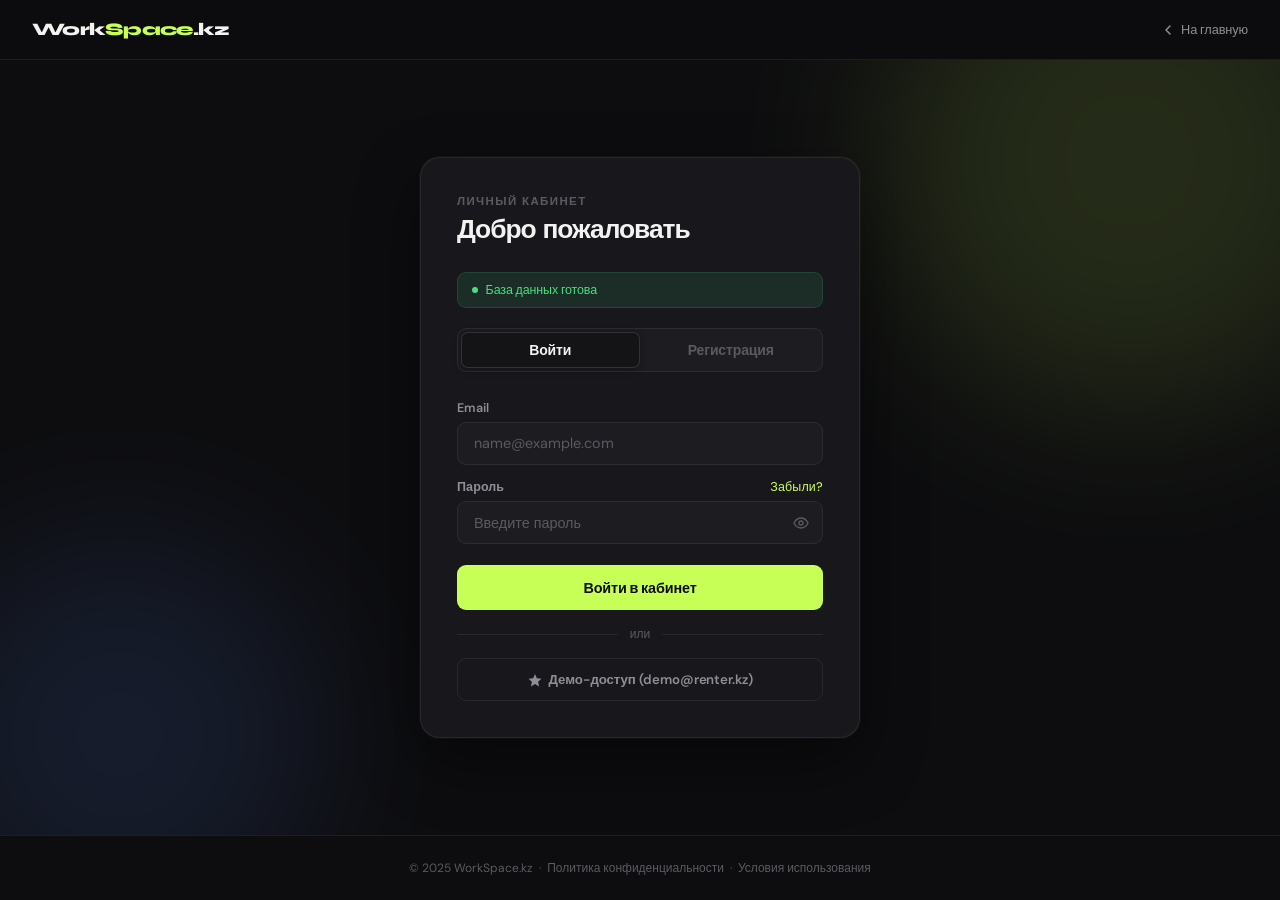
==== login.html @ 1d8a9a51 "feat: Enhance PWA capabilities and improve user experience - Added data attributes to body tags in i" ====
<!DOCTYPE html>
<html lang="ru">
<head>
  <meta charset="UTF-8">
  <meta name="viewport" content="width=device-width, initial-scale=1.0">
  <title>Вход — WorkSpace.kz</title>
  <link rel="preconnect" href="https://fonts.googleapis.com">
  <link rel="preconnect" href="https://fonts.gstatic.com" crossorigin>
  <link href="https://fonts.googleapis.com/css2?family=Syne:wght@400;600;700;800&family=DM+Sans:wght@300;400;500;600&display=swap" rel="stylesheet">
  <link rel="stylesheet" href="styles.css">
  <style>
    /* ── Reset & Base ─────────────────────────────────────── */
    *, *::before, *::after { box-sizing: border-box; margin: 0; padding: 0; }

    :root {
      --bg:        #0D0D0F;
      --bg2:       #141417;
      --bg3:       #1C1C21;
      --card:      #18181C;
      --bd:        rgba(255,255,255,0.07);
      --bd2:       rgba(255,255,255,0.13);
      --accent:    #C8FF57;
      --accent2:   #A8E040;
      --tx:        #F2F2F0;
      --tx2:       #8E8E96;
      --tx3:       #5A5A62;
      --err:       #FF5C5C;
      --err-bg:    rgba(255,92,92,0.10);
      --ok:        #4ADE80;
      --ok-bg:     rgba(74,222,128,0.10);
      --warn:      #FACC15;
      --warn-bg:   rgba(250,204,21,0.10);
      --r:         14px;
      --r-sm:      9px;
      --r-lg:      20px;
    }

    html { scroll-behavior: smooth; }

    body {
      font-family: 'DM Sans', sans-serif;
      background: var(--bg);
      color: var(--tx);
      min-height: 100dvh;
      display: grid;
      grid-template-rows: auto 1fr auto;
    }

    /* ── Header ───────────────────────────────────────────── */
    header {
      display: flex;
      align-items: center;
      justify-content: space-between;
      padding: 0 2rem;
      height: 60px;
      border-bottom: 1px solid var(--bd);
      background: rgba(13,13,15,0.85);
      backdrop-filter: blur(12px);
      -webkit-backdrop-filter: blur(12px);
      position: sticky;
      top: 0;
      z-index: 100;
    }

    .logo {
      font-family: 'Syne', sans-serif;
      font-size: 1.1rem;
      font-weight: 800;
      color: var(--tx);
      text-decoration: none;
      letter-spacing: -0.04em;
    }
    .logo span { color: var(--accent); }

    .header-back {
      font-size: 0.8rem;
      color: var(--tx2);
      text-decoration: none;
      display: flex;
      align-items: center;
      gap: 6px;
      transition: color 0.15s;
      letter-spacing: -0.01em;
    }
    .header-back:hover { color: var(--tx); }

    /* ── Main Layout ──────────────────────────────────────── */
    main {
      display: flex;
      align-items: center;
      justify-content: center;
      padding: 3rem 1.5rem;
      position: relative;
      overflow: hidden;
    }

    /* background glow blobs */
    main::before, main::after {
      content: '';
      position: absolute;
      border-radius: 50%;
      pointer-events: none;
      filter: blur(80px);
      opacity: 0.12;
    }
    main::before {
      width: 500px; height: 500px;
      background: var(--accent);
      top: -150px; right: -100px;
    }
    main::after {
      width: 400px; height: 400px;
      background: #5C8AFF;
      bottom: -100px; left: -80px;
    }

    /* ── Card ─────────────────────────────────────────────── */
    .auth-card {
      position: relative;
      z-index: 1;
      width: 100%;
      max-width: 440px;
      background: var(--card);
      border: 1px solid var(--bd);
      border-radius: var(--r-lg);
      padding: 2.25rem;
      box-shadow: 0 24px 64px rgba(0,0,0,0.45), 0 0 0 1px rgba(255,255,255,0.04);
      animation: fadeUp 0.35s ease both;
    }

    @keyframes fadeUp {
      from { opacity: 0; transform: translateY(16px); }
      to   { opacity: 1; transform: translateY(0); }
    }

    /* ── Heading ──────────────────────────────────────────── */
    .card-eyebrow {
      font-size: 0.72rem;
      font-weight: 600;
      letter-spacing: 0.12em;
      text-transform: uppercase;
      color: var(--tx3);
      margin-bottom: 0.4rem;
    }
    .card-title {
      font-family: 'Syne', sans-serif;
      font-size: 1.65rem;
      font-weight: 800;
      letter-spacing: -0.04em;
      color: var(--tx);
      margin-bottom: 1.75rem;
      line-height: 1.1;
    }

    /* ── Tabs ─────────────────────────────────────────────── */
    .tabs {
      display: flex;
      gap: 3px;
      background: var(--bg3);
      border-radius: var(--r-sm);
      padding: 3px;
      margin-bottom: 1.75rem;
      border: 1px solid var(--bd);
    }
    .tab-btn {
      flex: 1;
      padding: 0.5rem;
      border: none;
      border-radius: 7px;
      font-family: 'DM Sans', sans-serif;
      font-size: 0.875rem;
      font-weight: 600;
      cursor: pointer;
      background: transparent;
      color: var(--tx3);
      transition: all 0.18s ease;
      letter-spacing: -0.01em;
    }
    .tab-btn:hover { color: var(--tx2); }
    .tab-btn.active {
      background: var(--bg2);
      color: var(--tx);
      border: 1px solid var(--bd2);
      box-shadow: 0 2px 8px rgba(0,0,0,0.3);
    }

    /* ── Status Badge ─────────────────────────────────────── */
    .status-badge {
      display: flex;
      align-items: center;
      gap: 8px;
      padding: 0.55rem 0.85rem;
      border-radius: var(--r-sm);
      font-size: 0.78rem;
      font-weight: 500;
      margin-bottom: 1.25rem;
      transition: all 0.2s;
      letter-spacing: -0.01em;
    }
    .status-badge.ready  { background: var(--ok-bg);   color: var(--ok);   border: 1px solid rgba(74,222,128,0.15); }
    .status-badge.loading{ background: var(--warn-bg);  color: var(--warn);  border: 1px solid rgba(250,204,21,0.15); }
    .status-badge.error  { background: var(--err-bg);   color: var(--err);   border: 1px solid rgba(255,92,92,0.15); }

    .status-dot {
      width: 6px; height: 6px;
      border-radius: 50%;
      flex-shrink: 0;
    }
    .status-badge.ready   .status-dot { background: var(--ok); }
    .status-badge.loading .status-dot { background: var(--warn); animation: pulseDot 1s infinite; }
    .status-badge.error   .status-dot { background: var(--err); }

    @keyframes pulseDot {
      0%, 100% { opacity: 1; transform: scale(1); }
      50%       { opacity: 0.4; transform: scale(0.7); }
    }

    /* ── Tab Panels ───────────────────────────────────────── */
    .tab-panel { display: none; }
    .tab-panel.active { display: block; }

    /* ── Field Group ──────────────────────────────────────── */
    .field-group { margin-bottom: 0.9rem; }
    .field-row { display: grid; grid-template-columns: 1fr 1fr; gap: 10px; }

    .field-label {
      display: flex;
      justify-content: space-between;
      align-items: center;
      font-size: 0.78rem;
      font-weight: 600;
      color: var(--tx2);
      margin-bottom: 6px;
      letter-spacing: 0.01em;
    }
    .field-label a {
      color: var(--accent);
      text-decoration: none;
      font-weight: 500;
      transition: opacity 0.15s;
    }
    .field-label a:hover { opacity: 0.75; }

    .field-wrap { position: relative; }

    .field {
      width: 100%;
      padding: 0.72rem 1rem;
      background: var(--bg3);
      border: 1px solid var(--bd);
      border-radius: var(--r-sm);
      font-family: 'DM Sans', sans-serif;
      font-size: 0.9rem;
      font-weight: 400;
      color: var(--tx);
      outline: none;
      transition: border-color 0.15s, box-shadow 0.15s, background 0.15s;
      -webkit-appearance: none;
    }
    .field::placeholder { color: var(--tx3); }
    .field:hover { border-color: var(--bd2); }
    .field:focus {
      border-color: var(--accent);
      background: rgba(200,255,87,0.04);
      box-shadow: 0 0 0 3px rgba(200,255,87,0.12);
    }
    .field.has-icon { padding-right: 42px; }
    .field.is-error { border-color: var(--err); }
    .field.is-error:focus { box-shadow: 0 0 0 3px var(--err-bg); }
    .field.is-ok { border-color: var(--ok); }

    select.field { cursor: pointer; }
    select.field option { background: var(--bg2); }

    .field-icon-btn {
      position: absolute;
      right: 10px; top: 50%;
      transform: translateY(-50%);
      background: none; border: none;
      cursor: pointer;
      color: var(--tx3);
      padding: 4px;
      line-height: 1;
      font-size: 1rem;
      transition: color 0.15s;
      display: flex; align-items: center;
    }
    .field-icon-btn:hover { color: var(--tx2); }

    .field-error {
      font-size: 0.75rem;
      color: var(--err);
      margin-top: 5px;
      display: none;
      letter-spacing: -0.01em;
    }
    .field-group.show-error .field-error { display: block; }
    .field-group.show-error .field { border-color: var(--err); }

    /* ── Password Strength ────────────────────────────────── */
    .pw-strength {
      margin-top: 6px;
      display: none;
    }
    .pw-strength-bar {
      height: 3px;
      background: var(--bg3);
      border-radius: 2px;
      overflow: hidden;
      margin-bottom: 4px;
    }
    .pw-strength-fill {
      height: 100%;
      border-radius: 2px;
      transition: width 0.3s, background 0.3s;
      width: 0;
    }
    .pw-strength-label {
      font-size: 0.72rem;
      color: var(--tx3);
      transition: color 0.3s;
    }
    .field-group:has(#regPassword:focus) .pw-strength,
    .field-group:has(#regPassword.typed) .pw-strength { display: block; }

    /* ── Role Cards ───────────────────────────────────────── */
    .role-cards { display: grid; grid-template-columns: 1fr 1fr; gap: 8px; }
    .role-card {
      padding: 0.9rem 0.85rem;
      border: 1px solid var(--bd);
      border-radius: var(--r-sm);
      cursor: pointer;
      background: var(--bg3);
      transition: all 0.15s;
      text-align: left;
      font-family: 'DM Sans', sans-serif;
    }
    .role-card:hover { border-color: var(--bd2); background: var(--bg2); }
    .role-card.selected {
      border-color: var(--accent);
      background: rgba(200,255,87,0.06);
      box-shadow: 0 0 0 1px rgba(200,255,87,0.2);
    }
    .role-icon { font-size: 1.25rem; display: block; margin-bottom: 6px; }
    .role-title { font-size: 0.83rem; font-weight: 600; color: var(--tx); display: block; }
    .role-sub   { font-size: 0.73rem; color: var(--tx3); display: block; margin-top: 2px; }

    /* ── Buttons ──────────────────────────────────────────── */
    .btn-primary {
      width: 100%;
      padding: 0.85rem 1.5rem;
      background: var(--accent);
      color: #0D0D0F;
      border: none;
      border-radius: var(--r-sm);
      font-family: 'DM Sans', sans-serif;
      font-size: 0.9rem;
      font-weight: 700;
      cursor: pointer;
      transition: background 0.15s, transform 0.1s, box-shadow 0.15s;
      letter-spacing: -0.01em;
      margin-top: 0.4rem;
      position: relative;
      overflow: hidden;
    }
    .btn-primary:hover { background: var(--accent2); box-shadow: 0 4px 20px rgba(200,255,87,0.25); }
    .btn-primary:active { transform: scale(0.99); }
    .btn-primary:disabled { background: var(--bg3); color: var(--tx3); cursor: not-allowed; box-shadow: none; }

    .btn-secondary {
      width: 100%;
      padding: 0.75rem 1.5rem;
      background: transparent;
      color: var(--tx2);
      border: 1px solid var(--bd);
      border-radius: var(--r-sm);
      font-family: 'DM Sans', sans-serif;
      font-size: 0.83rem;
      font-weight: 600;
      cursor: pointer;
      margin-top: 0.6rem;
      transition: all 0.15s;
      display: flex; align-items: center; justify-content: center; gap: 7px;
      letter-spacing: -0.01em;
    }
    .btn-secondary:hover { background: var(--bg3); color: var(--tx); border-color: var(--bd2); }

    .btn-loading::after {
      content: '';
      display: inline-block;
      width: 14px; height: 14px;
      border: 2px solid rgba(13,13,15,0.3);
      border-top-color: #0D0D0F;
      border-radius: 50%;
      animation: spin 0.6s linear infinite;
      margin-left: 8px;
      vertical-align: middle;
    }
    @keyframes spin { to { transform: rotate(360deg); } }

    /* ── Divider ──────────────────────────────────────────── */
    .divider {
      display: flex; align-items: center; gap: 12px;
      margin: 1rem 0;
    }
    .divider-line { flex: 1; height: 1px; background: var(--bd); }
    .divider-text { font-size: 0.75rem; color: var(--tx3); font-weight: 500; }

    /* ── Forgot Panel ─────────────────────────────────────── */
    #forgotPanel {
      display: none;
      animation: fadeUp 0.25s ease both;
    }
    #forgotPanel.active { display: block; }

    /* ── Toast ────────────────────────────────────────────── */
    .toast {
      position: fixed;
      bottom: 2rem; left: 50%;
      transform: translateX(-50%) translateY(12px);
      padding: 0.7rem 1.2rem;
      border-radius: var(--r-sm);
      font-size: 0.84rem;
      font-weight: 600;
      opacity: 0;
      pointer-events: none;
      transition: all 0.22s ease;
      white-space: nowrap;
      z-index: 9999;
      letter-spacing: -0.01em;
    }
    .toast.show { opacity: 1; transform: translateX(-50%) translateY(0); }
    .toast.default { background: var(--bg2); color: var(--tx); border: 1px solid var(--bd2); }
    .toast.success  { background: var(--ok-bg); color: var(--ok); border: 1px solid rgba(74,222,128,0.2); }
    .toast.error    { background: var(--err-bg); color: var(--err); border: 1px solid rgba(255,92,92,0.2); }

    /* ── Footer ───────────────────────────────────────────── */
    footer {
      text-align: center;
      padding: 1.5rem;
      font-size: 0.75rem;
      color: var(--tx3);
      border-top: 1px solid var(--bd);
    }
    footer a { color: var(--tx3); text-decoration: none; }
    footer a:hover { color: var(--tx2); }

    /* ── Responsive ───────────────────────────────────────── */
    @media (max-width: 500px) {
      .auth-card { padding: 1.75rem 1.5rem; }
      .field-row { grid-template-columns: 1fr; }
    }
  </style>
</head>
<body data-page="login">

<!-- ══ HEADER ══════════════════════════════════════════════ -->
<header>
  <a href="index.html" class="logo">Work<span>Space</span>.kz</a>
  <a href="index.html" class="header-back">
    <svg width="14" height="14" viewBox="0 0 14 14" fill="none"><path d="M9 11L5 7L9 3" stroke="currentColor" stroke-width="1.5" stroke-linecap="round" stroke-linejoin="round"/></svg>
    На главную
  </a>
</header>

<!-- ══ MAIN ════════════════════════════════════════════════ -->
<main>
  <div class="auth-card">

    <p class="card-eyebrow">Личный кабинет</p>
    <h1 class="card-title" id="cardTitle">Добро пожаловать</h1>

    <!-- DB Status -->
    <div id="dbStatus" class="status-badge loading">
      <span class="status-dot"></span>
      <span id="statusText">Подготовка базы данных…</span>
    </div>

    <!-- Tabs -->
    <div class="tabs" id="authTabs">
      <button class="tab-btn active" onclick="switchTab('login', this)">Войти</button>
      <button class="tab-btn" onclick="switchTab('register', this)">Регистрация</button>
    </div>

    <!-- ── LOGIN PANEL ─────────────────────────────────── -->
    <div id="loginPanel" class="tab-panel active">

      <div class="field-group" id="fg-loginEmail">
        <label class="field-label" for="loginEmail">Email</label>
        <input class="field" id="loginEmail" type="email" placeholder="name@example.com"
               oninput="validateEmail(this, 'fg-loginEmail')" autocomplete="email">
        <p class="field-error" id="loginEmail-err">Введите корректный email</p>
      </div>

      <div class="field-group" id="fg-loginPassword">
        <label class="field-label" for="loginPassword">
          Пароль
          <a href="#" onclick="showForgot(event)">Забыли?</a>
        </label>
        <div class="field-wrap">
          <input class="field has-icon" id="loginPassword" type="password"
                 placeholder="Введите пароль" autocomplete="current-password"
                 onkeydown="if(event.key==='Enter') doLogin()">
          <button class="field-icon-btn" onclick="togglePw('loginPassword', this)" type="button" aria-label="Показать пароль">
            <svg id="eye-loginPassword" width="16" height="16" viewBox="0 0 16 16" fill="none"><path d="M1 8C1 8 3.5 3 8 3s7 5 7 5-2.5 5-7 5S1 8 1 8z" stroke="currentColor" stroke-width="1.3"/><circle cx="8" cy="8" r="2" stroke="currentColor" stroke-width="1.3"/></svg>
          </button>
        </div>
        <p class="field-error" id="loginPassword-err">Введите пароль</p>
      </div>

      <button class="btn-primary" id="loginBtn" onclick="doLogin()">Войти в кабинет</button>

      <div class="divider"><div class="divider-line"></div><span class="divider-text">или</span><div class="divider-line"></div></div>

      <button class="btn-secondary" onclick="showDemoLogin()">
        <svg width="14" height="14" viewBox="0 0 14 14" fill="none"><path d="M7 1L8.8 5.2L13.5 5.7L10.1 8.7L11.1 13.5L7 11L2.9 13.5L3.9 8.7L.5 5.7L5.2 5.2L7 1Z" fill="currentColor"/></svg>
        Демо-доступ (demo@renter.kz)
      </button>
    </div>

    <!-- ── REGISTER PANEL ──────────────────────────────── -->
    <div id="registerPanel" class="tab-panel">

      <div class="field-row">
        <div class="field-group" id="fg-regName">
          <label class="field-label" for="regName">Имя</label>
          <input class="field" id="regName" placeholder="Ваше имя" autocomplete="given-name">
          <p class="field-error">Укажите имя</p>
        </div>
        <div class="field-group" id="fg-regPhone">
          <label class="field-label" for="regPhone">Телефон</label>
          <input class="field" id="regPhone" placeholder="+7 777 000 0000" autocomplete="tel"
                 oninput="phoneMask(this)">
        </div>
      </div>

      <div class="field-group" id="fg-regEmail">
        <label class="field-label" for="regEmail">Email</label>
        <input class="field" id="regEmail" type="email" placeholder="name@example.com"
               oninput="validateEmail(this, 'fg-regEmail')" autocomplete="email">
        <p class="field-error" id="regEmail-err">Введите корректный email</p>
      </div>

      <div class="field-group" id="fg-regPassword">
        <label class="field-label" for="regPassword">Пароль</label>
        <div class="field-wrap">
          <input class="field has-icon" id="regPassword" type="password"
                 placeholder="Минимум 8 символов" autocomplete="new-password"
                 oninput="checkStrength(this)">
          <button class="field-icon-btn" onclick="togglePw('regPassword', this)" type="button" aria-label="Показать пароль">
            <svg id="eye-regPassword" width="16" height="16" viewBox="0 0 16 16" fill="none"><path d="M1 8C1 8 3.5 3 8 3s7 5 7 5-2.5 5-7 5S1 8 1 8z" stroke="currentColor" stroke-width="1.3"/><circle cx="8" cy="8" r="2" stroke="currentColor" stroke-width="1.3"/></svg>
          </button>
        </div>
        <div class="pw-strength" id="pwStrength">
          <div class="pw-strength-bar"><div class="pw-strength-fill" id="pwFill"></div></div>
          <span class="pw-strength-label" id="pwLabel">Начните вводить пароль</span>
        </div>
        <p class="field-error" id="regPassword-err">Минимум 8 символов</p>
      </div>

      <div class="field-group">
        <label class="field-label">Я хочу…</label>
        <div class="role-cards">
          <button class="role-card selected" id="roleRenter" onclick="selectRole('renter')" type="button">
            <span class="role-icon">🔑</span>
            <span class="role-title">Снять офис</span>
            <span class="role-sub">Бронировать кабинеты</span>
          </button>
          <button class="role-card" id="roleLandlord" onclick="selectRole('landlord')" type="button">
            <span class="role-icon">🏢</span>
            <span class="role-title">Сдать помещение</span>
            <span class="role-sub">Управлять объектами</span>
          </button>
        </div>
        <input type="hidden" id="regRole" value="renter">
      </div>

      <button class="btn-primary" id="registerBtn" onclick="doRegister()">Создать аккаунт</button>
    </div>

    <!-- ── FORGOT PASSWORD PANEL ───────────────────────── -->
    <div id="forgotPanel">
      <p style="font-size:0.85rem;color:var(--tx2);margin-bottom:1.25rem;line-height:1.5;">
        Укажите email — мы отправим ссылку для сброса пароля.
      </p>
      <div class="field-group" id="fg-forgotEmail">
        <label class="field-label" for="forgotEmail">Email</label>
        <input class="field" id="forgotEmail" type="email" placeholder="name@example.com"
               oninput="validateEmail(this, 'fg-forgotEmail')">
        <p class="field-error">Введите корректный email</p>
      </div>
      <button class="btn-primary" id="forgotBtn" onclick="doForgot()">Отправить ссылку</button>
      <button class="btn-secondary" onclick="hideForgot()" style="margin-top:0.5rem;">
        ← Вернуться ко входу
      </button>
    </div>

  </div>
</main>

<!-- ══ FOOTER ═══════════════════════════════════════════════ -->
<footer>
  © 2025 WorkSpace.kz &nbsp;·&nbsp;
  <a href="#">Политика конфиденциальности</a> &nbsp;·&nbsp;
  <a href="#">Условия использования</a>
</footer>

<div id="toast" class="toast default"></div>

<!-- ══ SCRIPTS ══════════════════════════════════════════════ -->
<script src="db.js"></script>
<script src="auth.js"></script>
<script src="api.js"></script>
<script src="data.js"></script>
<script src="main.js" defer></script>

<!-- PWA Service Worker -->
<script>
if ('serviceWorker' in navigator) {
  navigator.serviceWorker.register('/sw.js');
}
</script>

<script>
/* ─── UI Helpers ──────────────────────────────────────────── */

let toastTimer;
function showToast(msg, type = 'default') {
  clearTimeout(toastTimer);
  const t = document.getElementById('toast');
  t.textContent = msg;
  t.className = 'toast ' + type;
  requestAnimationFrame(() => {
    requestAnimationFrame(() => t.classList.add('show'));
  });
  toastTimer = setTimeout(() => t.classList.remove('show'), 3000);
}

// Map local showToast to window.Utils for AuthManager
window.Utils = { showToast };

function setStatus(state, text) {
  const el = document.getElementById('dbStatus');
  el.className = 'status-badge ' + state;
  el.innerHTML = `<span class="status-dot"></span><span>${text}</span>`;
}

function setLoading(btn, loading, defaultText) {
  btn.disabled = loading;
  if (loading) {
    btn.textContent = '';
    btn.classList.add('btn-loading');
  } else {
    btn.classList.remove('btn-loading');
    btn.textContent = defaultText;
  }
}

/* ─── Toggle password visibility ─────────────────────────── */
function togglePw(inputId, btn) {
  const inp = document.getElementById(inputId);
  const isText = inp.type === 'text';
  inp.type = isText ? 'password' : 'text';
  const eye = document.getElementById('eye-' + inputId);
  if (eye) eye.style.opacity = isText ? '0.4' : '1';
}

/* ─── Tabs ────────────────────────────────────────────────── */
function switchTab(tab, btn) {
  hideForgot();
  document.querySelectorAll('.tab-panel').forEach(p => p.classList.remove('active'));
  document.querySelectorAll('.tab-btn').forEach(b => b.classList.remove('active'));
  document.getElementById(tab + 'Panel').classList.add('active');
  btn.classList.add('active');

  const titles = { login: 'Добро пожаловать', register: 'Создать аккаунт' };
  document.getElementById('cardTitle').textContent = titles[tab];
}

/* ─── Role select ─────────────────────────────────────────── */
function selectRole(role) {
  document.getElementById('regRole').value = role;
  document.getElementById('roleRenter').classList.toggle('selected', role === 'renter');
  document.getElementById('roleLandlord').classList.toggle('selected', role === 'landlord');
}

/* ─── Forgot password ─────────────────────────────────────── */
function showForgot(e) {
  if (e) e.preventDefault();
  document.getElementById('authTabs').style.display = 'none';
  document.getElementById('dbStatus').style.display = 'none';
  document.querySelectorAll('.tab-panel').forEach(p => p.classList.remove('active'));
  document.getElementById('cardTitle').textContent = 'Сброс пароля';
  const fp = document.getElementById('forgotPanel');
  fp.style.display = 'block';
  requestAnimationFrame(() => fp.classList.add('active'));
  document.getElementById('forgotEmail').focus();
}
function hideForgot() {
  document.getElementById('authTabs').style.display = 'flex';
  document.getElementById('dbStatus').style.display = 'flex';
  document.getElementById('forgotPanel').style.display = 'none';
  document.getElementById('forgotPanel').classList.remove('active');
  // restore active tab
  const activeTab = document.querySelector('.tab-btn.active');
  if (activeTab) activeTab.click();
}

/* ─── Validation helpers ──────────────────────────────────── */
function validateEmail(inp, groupId) {
  const valid = /^[^\s@]+@[^\s@]+\.[^\s@]+$/.test(inp.value.trim());
  const g = document.getElementById(groupId);
  g.classList.toggle('show-error', inp.value.length > 3 && !valid);
  inp.classList.toggle('is-ok', valid);
}

function getFieldValue(id) {
  return document.getElementById(id).value.trim();
}

/* ─── Phone mask ──────────────────────────────────────────── */
function phoneMask(inp) {
  let v = inp.value.replace(/\D/g, '');
  if (v.startsWith('8')) v = '7' + v.slice(1);
  if (!v.startsWith('7') && v.length > 0) v = '7' + v;
  v = v.slice(0, 11);
  let out = '';
  if (v.length > 0) out = '+7';
  if (v.length > 1) out += ' ' + v.slice(1, 4);
  if (v.length > 4) out += ' ' + v.slice(4, 7);
  if (v.length > 7) out += ' ' + v.slice(7, 9);
  if (v.length > 9) out += ' ' + v.slice(9, 11);
  inp.value = out;
}

/* ─── Password strength ───────────────────────────────────── */
function checkStrength(inp) {
  inp.classList.add('typed');
  const pw = inp.value;
  let score = 0;
  if (pw.length >= 8) score++;
  if (/[A-Z]/.test(pw)) score++;
  if (/[0-9]/.test(pw)) score++;
  if (/[^A-Za-z0-9]/.test(pw)) score++;

  const fill = document.getElementById('pwFill');
  const label = document.getElementById('pwLabel');
  const pct = ['0%', '25%', '50%', '75%', '100%'][score];
  const colors = ['', '#FF5C5C', '#FACC15', '#4ADE80', '#C8FF57'];
  const labels = ['', 'Слабый пароль', 'Средний', 'Хороший', 'Надёжный пароль'];

  fill.style.width = pct;
  fill.style.background = colors[score] || 'var(--tx3)';
  label.textContent = labels[score] || 'Начните вводить';
  label.style.color = colors[score] || 'var(--tx3)';

  document.getElementById('pwStrength').style.display = pw.length ? 'block' : 'none';
}

/* ─── Login ───────────────────────────────────────────────── */
async function doLogin() {
  const email = getFieldValue('loginEmail');
  const password = document.getElementById('loginPassword').value;

  if (!email) { showToast('Введите email', 'error'); document.getElementById('loginEmail').focus(); return; }
  if (!password) { showToast('Введите пароль', 'error'); document.getElementById('loginPassword').focus(); return; }

  const btn = document.getElementById('loginBtn');
  setLoading(btn, true);
  setStatus('loading', 'Проверка учётных данных…');

  try {
    if (typeof AuthManager !== 'undefined') {
      const user = await AuthManager.login(email, password);
      let redirect = new URLSearchParams(window.location.search).get('redirect');
      if (!redirect || redirect === 'dashboard.html') {
        redirect = user.role === 'admin' ? 'admin.html' : 'dashboard.html';
      }
      setStatus('ready', 'Вход выполнен, перенаправление…');
      window.location.href = redirect;
    } else {
      await new Promise(r => setTimeout(r, 900));
      setStatus('ready', 'База данных готова');
      showToast('✓ Вход выполнен (демо)', 'success');
    }
  } catch (e) {
    setStatus('error', 'Ошибка. Попробуйте ещё раз.');
    showToast(e.message || 'Неверный email или пароль', 'error');
  } finally {
    setLoading(btn, false, 'Войти в кабинет');
  }
}

/* ─── Register ────────────────────────────────────────────── */
async function doRegister() {
  const data = {
    name:     getFieldValue('regName'),
    phone:    getFieldValue('regPhone'),
    email:    getFieldValue('regEmail'),
    password: document.getElementById('regPassword').value,
    role:     document.getElementById('regRole').value
  };

  if (!data.email || !/^[^\s@]+@[^\s@]+\.[^\s@]+$/.test(data.email)) {
    showToast('Введите корректный email', 'error');
    document.getElementById('regEmail').focus(); return;
  }
  if (!data.password || data.password.length < 8) {
    showToast('Пароль минимум 8 символов', 'error');
    document.getElementById('regPassword').focus(); return;
  }

  const btn = document.getElementById('registerBtn');
  setLoading(btn, true);
  setStatus('loading', 'Создание аккаунта…');

  try {
    if (typeof AuthManager !== 'undefined') {
      const user = await AuthManager.register(data);
      window.location.href = user.role === 'admin' ? 'admin.html' : 'dashboard.html';
    } else {
      await new Promise(r => setTimeout(r, 900));
      setStatus('ready', 'База данных готова');
      showToast('✓ Аккаунт создан (демо)', 'success');
    }
  } catch (e) {
    setStatus('error', 'Ошибка регистрации.');
    showToast(e.message || 'Ошибка при регистрации', 'error');
  } finally {
    setLoading(btn, false, 'Создать аккаунт');
  }
}

/* ─── Forgot password ─────────────────────────────────────── */
async function doForgot() {
  const email = getFieldValue('forgotEmail');
  if (!email || !/^[^\s@]+@[^\s@]+\.[^\s@]+$/.test(email)) {
    showToast('Введите корректный email', 'error'); return;
  }
  const btn = document.getElementById('forgotBtn');
  setLoading(btn, true);
  try {
    await new Promise(r => setTimeout(r, 900));
    showToast('Письмо отправлено на ' + email, 'success');
    setTimeout(hideForgot, 1500);
  } catch (e) {
    showToast('Ошибка отправки', 'error');
  } finally {
    setLoading(btn, false, 'Отправить ссылку');
  }
}

/* ─── Demo login ──────────────────────────────────────────── */
async function showDemoLogin() {
  document.getElementById('loginEmail').value = 'demo@renter.kz';
  document.getElementById('loginPassword').value = 'password123';
  showToast('Демо-данные заполнены', 'default');
  await new Promise(r => setTimeout(r, 300));
  doLogin();
}

/* ─── DB init ─────────────────────────────────────────────── */
document.addEventListener('DOMContentLoaded', async () => {
  if (typeof WorkSpaceDB !== 'undefined') {
    try {
      await WorkSpaceDB.dbReady;
      setStatus('ready', 'База данных готова');
    } catch {
      setStatus('loading', 'Офлайн-режим — демо работает');
    }
  } else {
    setTimeout(() => setStatus('ready', 'База данных готова'), 700);
  }

  // Keyboard: Enter on email jumps to password
  document.getElementById('loginEmail').addEventListener('keydown', e => {
    if (e.key === 'Enter') document.getElementById('loginPassword').focus();
  });
});
</script>
</body>
</html>
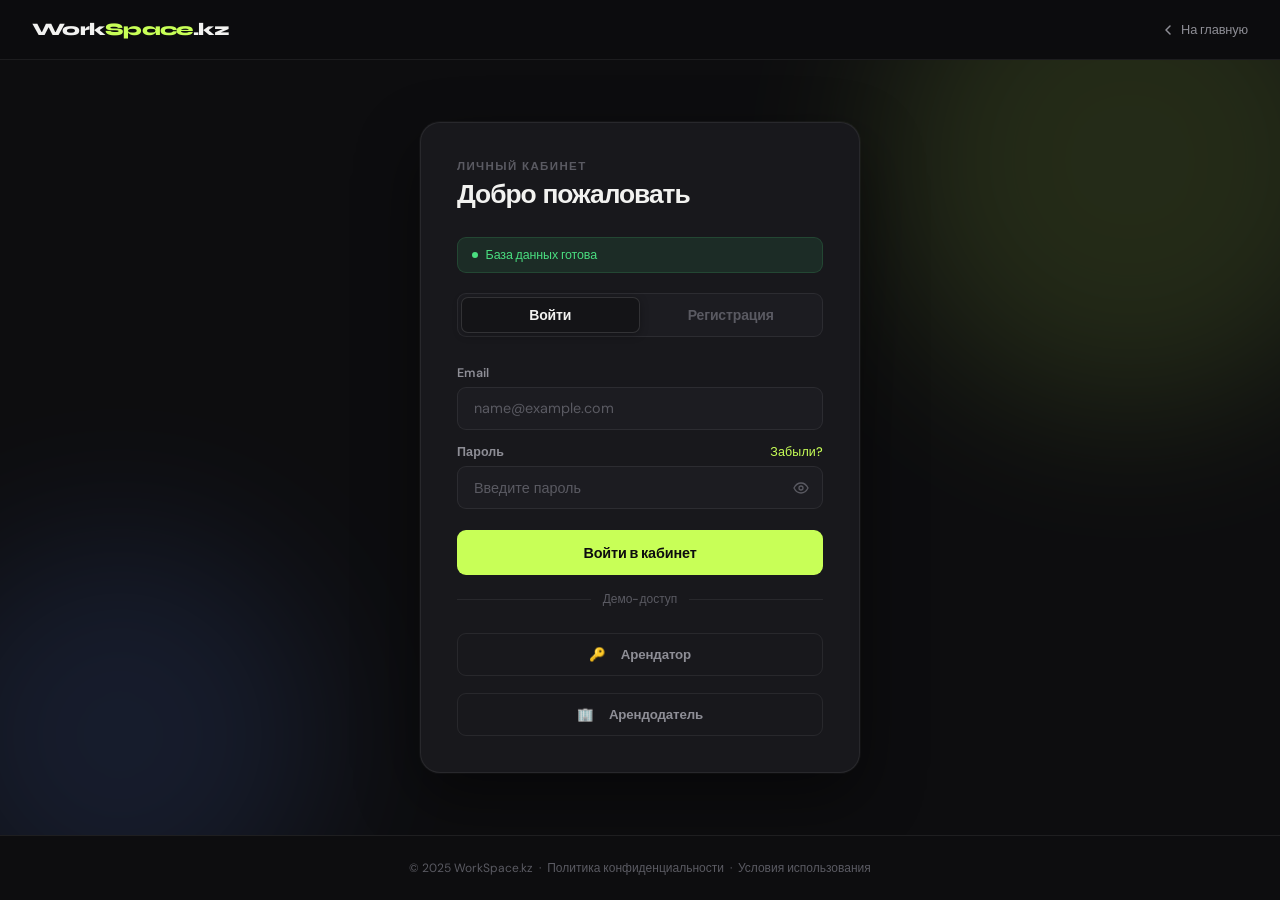
==== commit 6db5cf0e: "fix: update token encoding and decoding to handle Unicode characters correctly" ====
--- a/login.html
+++ b/login.html
@@ -510,12 +510,16 @@
 
       <button class="btn-primary" id="loginBtn" onclick="doLogin()">Войти в кабинет</button>
 
-      <div class="divider"><div class="divider-line"></div><span class="divider-text">или</span><div class="divider-line"></div></div>
-
-      <button class="btn-secondary" onclick="showDemoLogin()">
-        <svg width="14" height="14" viewBox="0 0 14 14" fill="none"><path d="M7 1L8.8 5.2L13.5 5.7L10.1 8.7L11.1 13.5L7 11L2.9 13.5L3.9 8.7L.5 5.7L5.2 5.2L7 1Z" fill="currentColor"/></svg>
-        Демо-доступ (demo@renter.kz)
-      </button>
+      <div class="divider"><div class="divider-line"></div><span class="divider-text">Демо-доступ</span><div class="divider-line"></div></div>
+
+      <div style="display:flex; gap:0.5rem; flex-direction:column;">
+        <button class="btn-secondary" onclick="fillDemo('tenant')">
+          <span style="margin-right:0.5rem">🔑</span>Арендатор
+        </button>
+        <button class="btn-secondary" onclick="fillDemo('landlord')">
+          <span style="margin-right:0.5rem">🏢</span>Арендодатель
+        </button>
+      </div>
     </div>
 
     <!-- ── REGISTER PANEL ──────────────────────────────── -->
@@ -561,7 +565,7 @@
       <div class="field-group">
         <label class="field-label">Я хочу…</label>
         <div class="role-cards">
-          <button class="role-card selected" id="roleRenter" onclick="selectRole('renter')" type="button">
+          <button class="role-card selected" id="roleTenant" onclick="selectRole('tenant')" type="button">
             <span class="role-icon">🔑</span>
             <span class="role-title">Снять офис</span>
             <span class="role-sub">Бронировать кабинеты</span>
@@ -572,7 +576,7 @@
             <span class="role-sub">Управлять объектами</span>
           </button>
         </div>
-        <input type="hidden" id="regRole" value="renter">
+        <input type="hidden" id="regRole" value="tenant">
       </div>
 
       <button class="btn-primary" id="registerBtn" onclick="doRegister()">Создать аккаунт</button>
@@ -680,7 +684,7 @@
 /* ─── Role select ─────────────────────────────────────────── */
 function selectRole(role) {
   document.getElementById('regRole').value = role;
-  document.getElementById('roleRenter').classList.toggle('selected', role === 'renter');
+  document.getElementById('roleTenant').classList.toggle('selected', role === 'tenant');
   document.getElementById('roleLandlord').classList.toggle('selected', role === 'landlord');
 }
 
@@ -770,8 +774,8 @@
   setStatus('loading', 'Проверка учётных данных…');
 
   try {
-    if (typeof AuthManager !== 'undefined') {
-      const user = await AuthManager.login(email, password);
+    if (typeof Auth !== 'undefined') {
+      const user = await Auth.login(email, password);
       let redirect = new URLSearchParams(window.location.search).get('redirect');
       if (!redirect || redirect === 'dashboard.html') {
         redirect = user.role === 'admin' ? 'admin.html' : 'dashboard.html';
@@ -815,8 +819,8 @@
   setStatus('loading', 'Создание аккаунта…');
 
   try {
-    if (typeof AuthManager !== 'undefined') {
-      const user = await AuthManager.register(data);
+    if (typeof Auth !== 'undefined') {
+      const user = await Auth.register(data);
       window.location.href = user.role === 'admin' ? 'admin.html' : 'dashboard.html';
     } else {
       await new Promise(r => setTimeout(r, 900));
@@ -851,9 +855,17 @@
 }
 
 /* ─── Demo login ──────────────────────────────────────────── */
-async function showDemoLogin() {
-  document.getElementById('loginEmail').value = 'demo@renter.kz';
-  document.getElementById('loginPassword').value = 'password123';
+async function fillDemo(role) {
+  if (role === 'tenant') {
+    document.getElementById('loginEmail').value = 'demo@tenant.kz';
+    document.getElementById('loginPassword').value = 'password123';
+  } else if (role === 'admin') {
+    document.getElementById('loginEmail').value = 'admin@workspace.kz';
+    document.getElementById('loginPassword').value = 'admin123';
+  } else {
+    document.getElementById('loginEmail').value = 'demo@landlord.kz';
+    document.getElementById('loginPassword').value = 'password123';
+  }
   showToast('Демо-данные заполнены', 'default');
   await new Promise(r => setTimeout(r, 300));
   doLogin();
@@ -861,12 +873,12 @@
 
 /* ─── DB init ─────────────────────────────────────────────── */
 document.addEventListener('DOMContentLoaded', async () => {
-  if (typeof WorkSpaceDB !== 'undefined') {
+  if (typeof DB !== 'undefined') {
     try {
-      await WorkSpaceDB.dbReady;
+      await DB.ready;
       setStatus('ready', 'База данных готова');
     } catch {
-      setStatus('loading', 'Офлайн-режим — демо работает');
+      setStatus('error', 'Офлайн-режим — демо работает');
     }
   } else {
     setTimeout(() => setStatus('ready', 'База данных готова'), 700);
@@ -876,6 +888,18 @@
   document.getElementById('loginEmail').addEventListener('keydown', e => {
     if (e.key === 'Enter') document.getElementById('loginPassword').focus();
   });
+
+  // URL Params parsing
+  const params = new URLSearchParams(window.location.search);
+  const tab = params.get('tab');
+  if (tab === 'register') {
+    const btn = document.querySelectorAll('.tab-btn')[1];
+    switchTab('register', btn);
+    const role = params.get('role');
+    if (role === 'landlord') {
+      selectRole('landlord');
+    }
+  }
 });
 </script>
 </body>
